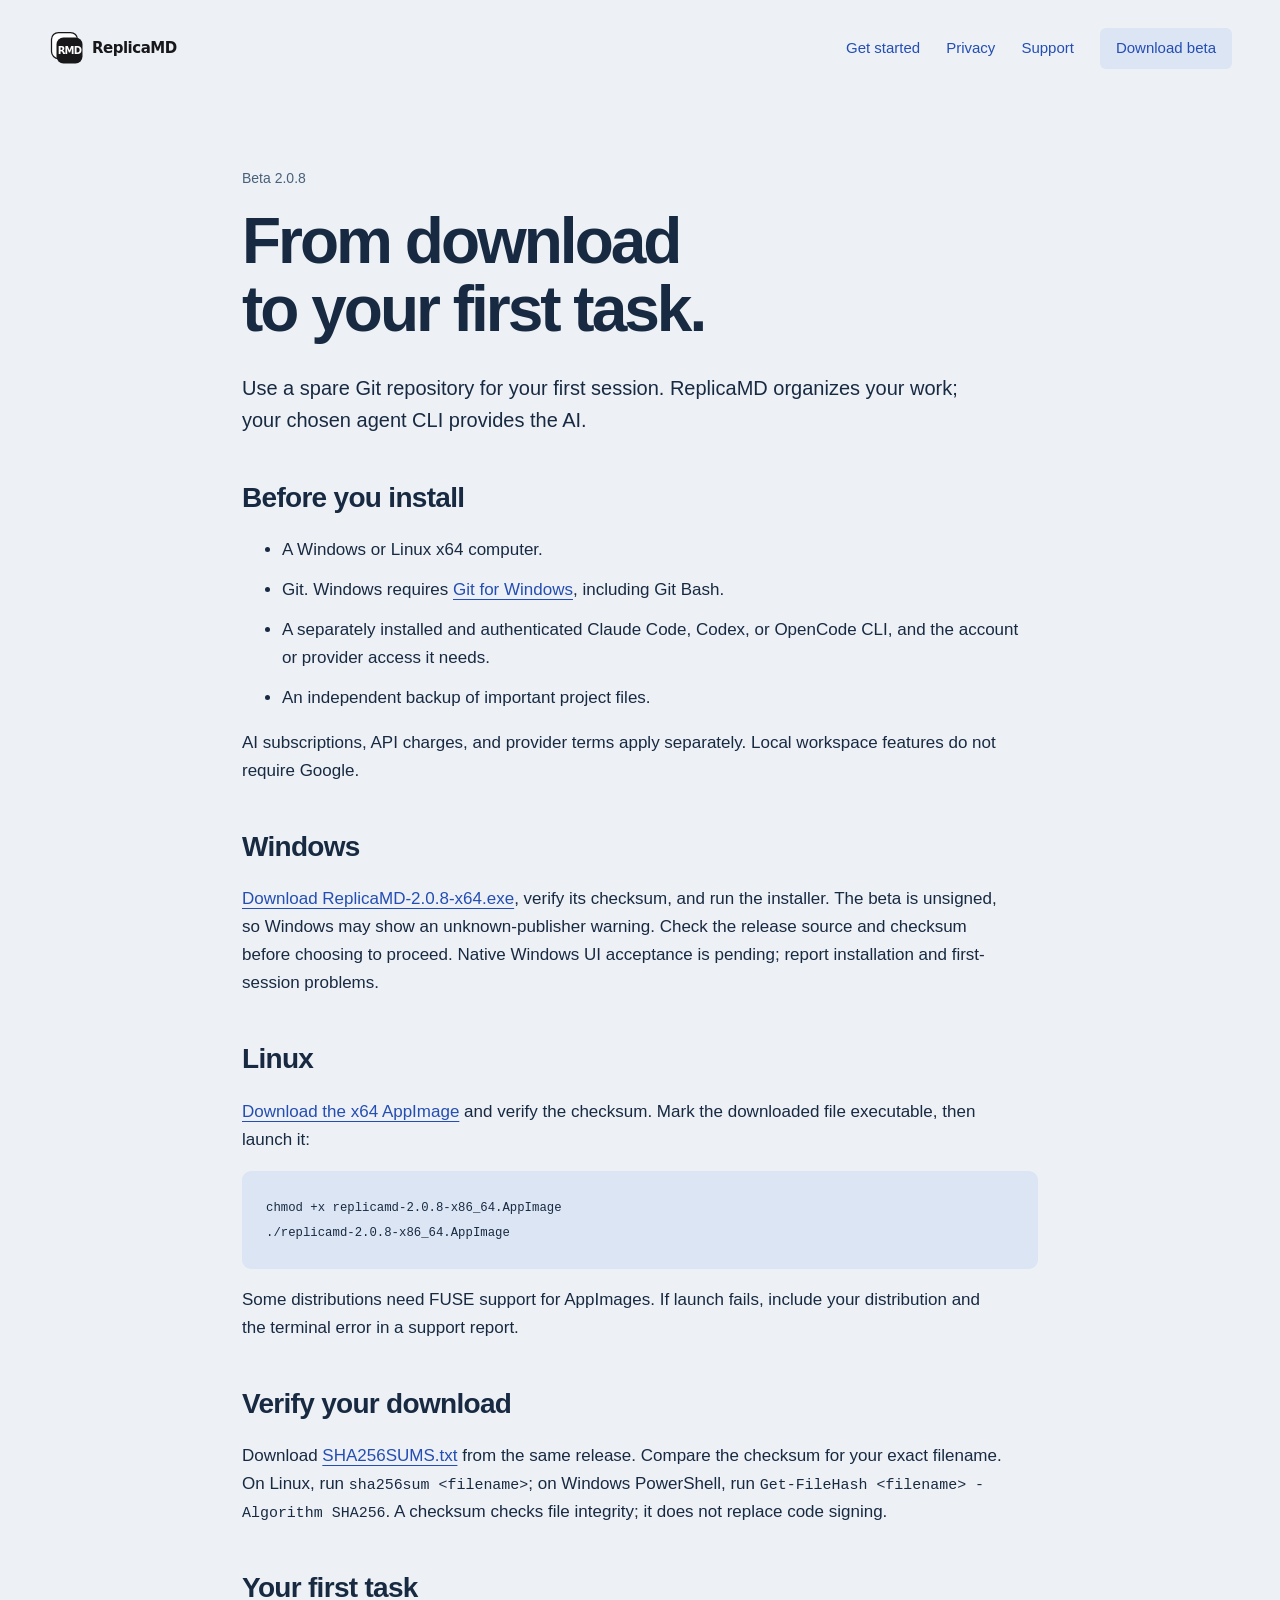
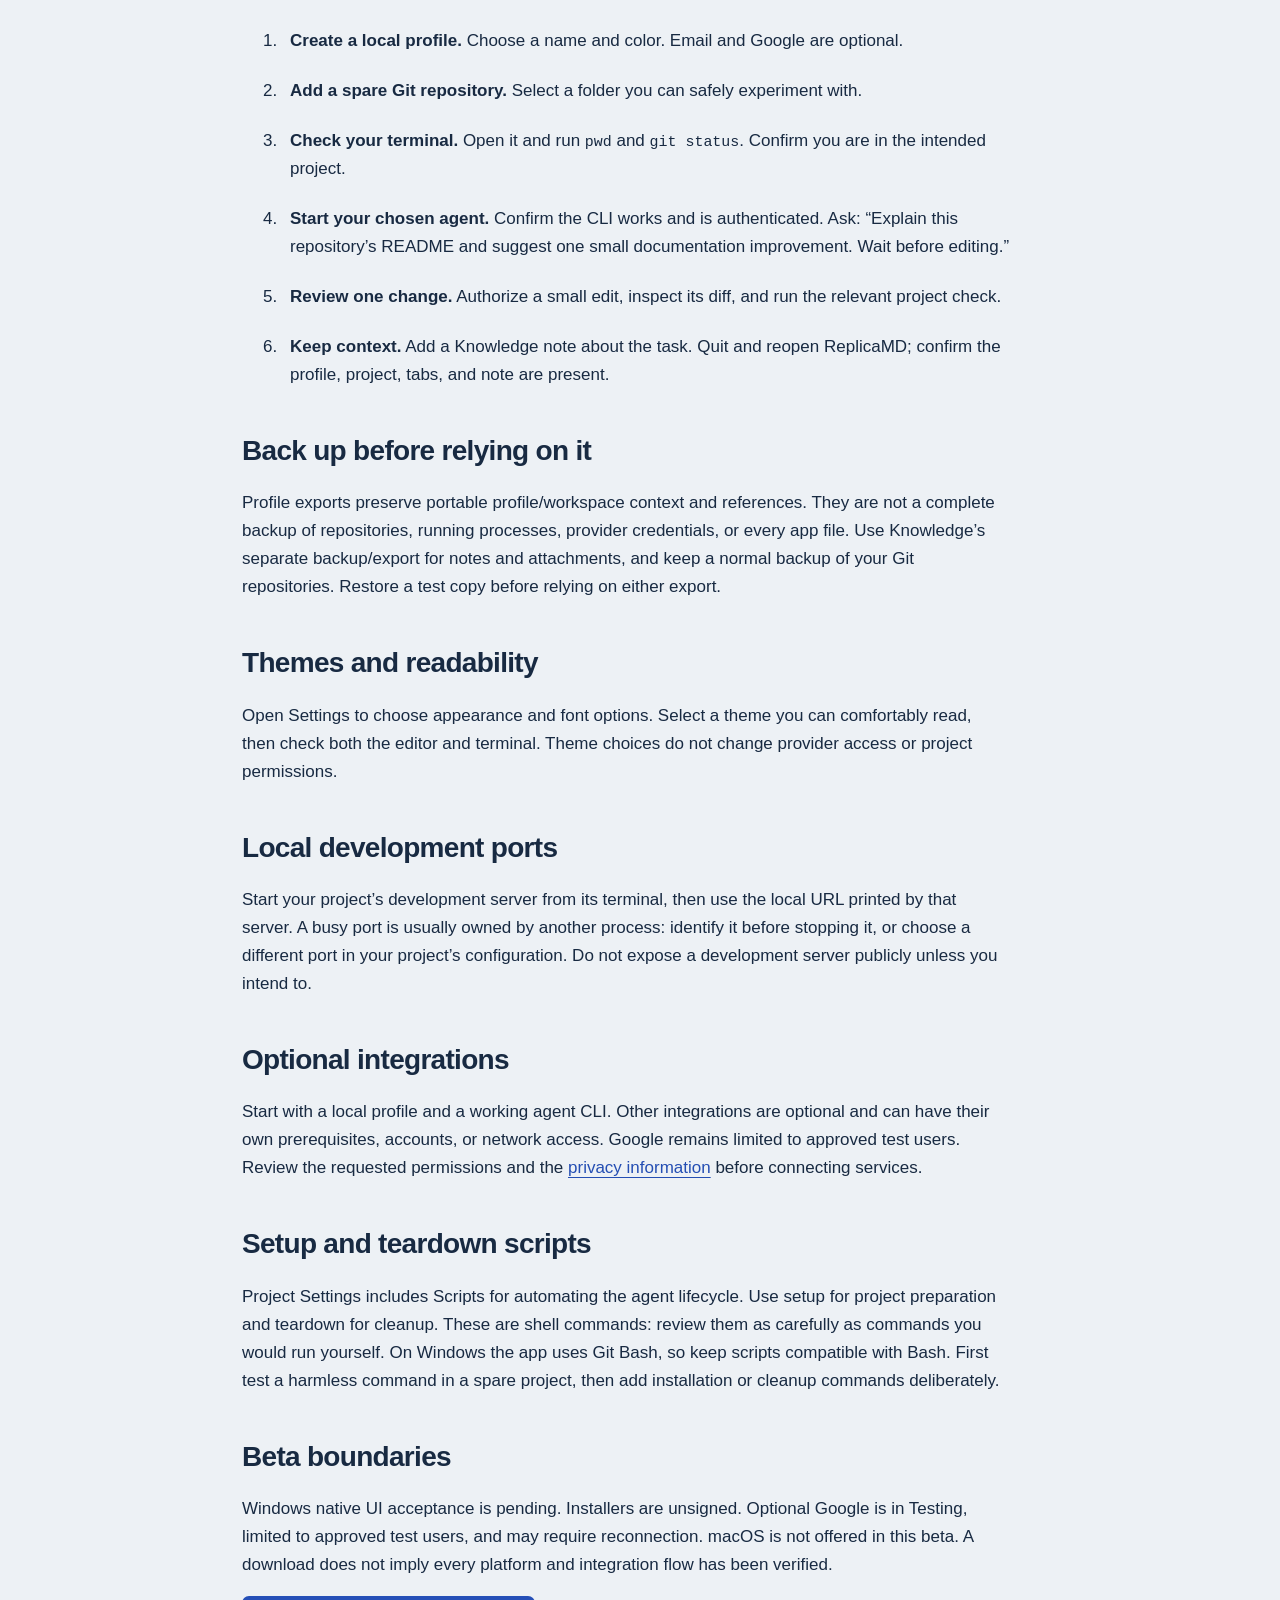
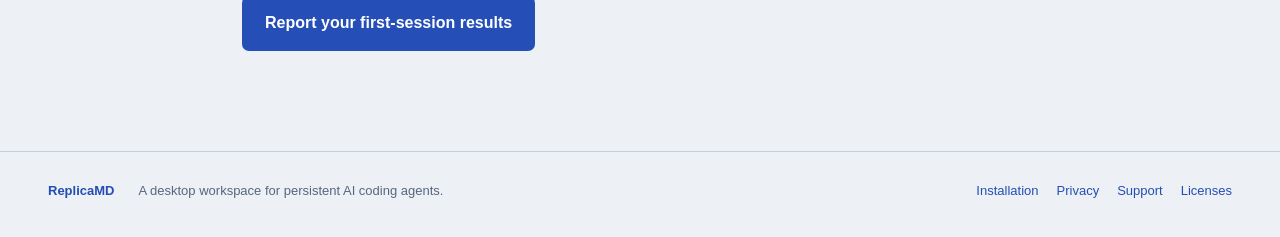
==== docs/installation.html @ 709e1d8b "docs: establish ReplicaMD public beta support and installation guides" ====
<!doctype html><html lang="en"><head><meta charset="utf-8"><meta name="viewport" content="width=device-width,initial-scale=1"><meta name="description" content="ReplicaMD brings persistent AI coding agents, project terminals, and Knowledge into a local-first desktop workspace. Windows and Linux public beta."><meta name="theme-color" content="#edf1f5"><title>Installation & your first task · ReplicaMD</title><link rel="icon" href="assets/logo.svg" type="image/svg+xml"><link rel="stylesheet" href="styles.css"></head><body><a class="skip" href="#main">Skip to content</a><header><a href="index.html" aria-label="ReplicaMD home"><img class="logo" src="assets/logo.svg" alt="ReplicaMD" width="180" height="38"></a><nav aria-label="Main navigation"><a href="installation.html">Get started</a><a href="privacy.html">Privacy</a><a href="support.html">Support</a><a class="nav-download" href="index.html#download">Download beta</a></nav></header><main id="main"><section class="document"><p class="release">Beta 2.0.8</p><h1>From download<br>to your first task.</h1><p class="intro">Use a spare Git repository for your first session. ReplicaMD organizes your work; your chosen agent CLI provides the AI.</p><h2>Before you install</h2><ul><li>A Windows or Linux x64 computer.</li><li>Git. Windows requires <a href="https://git-scm.com/downloads/win">Git for Windows</a>, including Git Bash.</li><li>A separately installed and authenticated Claude Code, Codex, or OpenCode CLI, and the account or provider access it needs.</li><li>An independent backup of important project files.</li></ul><p>AI subscriptions, API charges, and provider terms apply separately. Local workspace features do not require Google.</p><h2>Windows</h2><p><a href="https://github.com/Ardjun6/Replica.MD-releases/releases/download/desktop-v2.0.8/ReplicaMD-2.0.8-x64.exe">Download ReplicaMD-2.0.8-x64.exe</a>, verify its checksum, and run the installer. The beta is unsigned, so Windows may show an unknown-publisher warning. Check the release source and checksum before choosing to proceed. Native Windows UI acceptance is pending; report installation and first-session problems.</p><h2>Linux</h2><p><a href="https://github.com/Ardjun6/Replica.MD-releases/releases/download/desktop-v2.0.8/replicamd-2.0.8-x86_64.AppImage">Download the x64 AppImage</a> and verify the checksum. Mark the downloaded file executable, then launch it:</p><pre><code>chmod +x replicamd-2.0.8-x86_64.AppImage
./replicamd-2.0.8-x86_64.AppImage</code></pre><p>Some distributions need FUSE support for AppImages. If launch fails, include your distribution and the terminal error in a support report.</p><h2>Verify your download</h2><p>Download <a href="https://github.com/Ardjun6/Replica.MD-releases/releases/download/desktop-v2.0.8/SHA256SUMS.txt">SHA256SUMS.txt</a> from the same release. Compare the checksum for your exact filename. On Linux, run <code>sha256sum &lt;filename&gt;</code>; on Windows PowerShell, run <code>Get-FileHash &lt;filename&gt; -Algorithm SHA256</code>. A checksum checks file integrity; it does not replace code signing.</p><h2 id="first-task">Your first task</h2><ol class="steps"><li><strong>Create a local profile.</strong> Choose a name and color. Email and Google are optional.</li><li><strong>Add a spare Git repository.</strong> Select a folder you can safely experiment with.</li><li><strong>Check your terminal.</strong> Open it and run <code>pwd</code> and <code>git status</code>. Confirm you are in the intended project.</li><li><strong>Start your chosen agent.</strong> Confirm the CLI works and is authenticated. Ask: “Explain this repository’s README and suggest one small documentation improvement. Wait before editing.”</li><li><strong>Review one change.</strong> Authorize a small edit, inspect its diff, and run the relevant project check.</li><li><strong>Keep context.</strong> Add a Knowledge note about the task. Quit and reopen ReplicaMD; confirm the profile, project, tabs, and note are present.</li></ol><h2>Back up before relying on it</h2><p>Profile exports preserve portable profile/workspace context and references. They are not a complete backup of repositories, running processes, provider credentials, or every app file. Use Knowledge’s separate backup/export for notes and attachments, and keep a normal backup of your Git repositories. Restore a test copy before relying on either export.</p><h2 id="themes">Themes and readability</h2><p>Open Settings to choose appearance and font options. Select a theme you can comfortably read, then check both the editor and terminal. Theme choices do not change provider access or project permissions.</p><h2 id="ports">Local development ports</h2><p>Start your project’s development server from its terminal, then use the local URL printed by that server. A busy port is usually owned by another process: identify it before stopping it, or choose a different port in your project’s configuration. Do not expose a development server publicly unless you intend to.</p><h2 id="integrations">Optional integrations</h2><p>Start with a local profile and a working agent CLI. Other integrations are optional and can have their own prerequisites, accounts, or network access. Google remains limited to approved test users. Review the requested permissions and the <a href="privacy.html">privacy information</a> before connecting services.</p><h2 id="setup-scripts">Setup and teardown scripts</h2><p>Project Settings includes Scripts for automating the agent lifecycle. Use setup for project preparation and teardown for cleanup. These are shell commands: review them as carefully as commands you would run yourself. On Windows the app uses Git Bash, so keep scripts compatible with Bash. First test a harmless command in a spare project, then add installation or cleanup commands deliberately.</p><h2>Beta boundaries</h2><p>Windows native UI acceptance is pending. Installers are unsigned. Optional Google is in Testing, limited to approved test users, and may require reconnection. macOS is not offered in this beta. A download does not imply every platform and integration flow has been verified.</p><a class="button" href="support.html">Report your first-session results</a></section></main><footer><a href="index.html">ReplicaMD</a><span>A desktop workspace for persistent AI coding agents.</span><nav aria-label="Footer"><a href="installation.html">Installation</a><a href="privacy.html">Privacy</a><a href="support.html">Support</a><a href="terms.html">Licenses</a></nav></footer></body></html>
---- docs/styles.css ----
*{box-sizing:border-box}html{scroll-behavior:smooth;scroll-padding-top:24px}body{margin:0;background:#edf1f5;color:#182a42;font-family:"Trebuchet MS",Arial,sans-serif;font-size:17px;line-height:1.65}a{color:#244eb3;text-underline-offset:4px}a:hover{color:#15337a}a:focus-visible{outline:3px solid #bc4c2e;outline-offset:5px}header,main,footer{max-width:1320px;margin:auto}header{display:flex;align-items:center;justify-content:space-between;padding:28px 48px;gap:24px}nav{display:flex;gap:26px;align-items:center}nav a{text-decoration:none;font-size:15px}.logo{display:block}.nav-download{background:#dce5f3;padding:8px 16px;border-radius:6px}.skip{position:absolute;top:-80px;left:12px;background:white;padding:10px;z-index:5}.skip:focus{top:12px}.hero{padding:72px 48px 76px;display:grid;grid-template-columns:1.4fr 1fr;gap:72px;align-items:center}.release{font-size:14px;color:#486079;margin:0 0 18px}h1{font-size:clamp(44px,5.7vw,76px);line-height:1.06;letter-spacing:-3px;font-weight:700;margin:0 0 28px}h2{font-size:clamp(30px,3.7vw,48px);line-height:1.15;letter-spacing:-1.6px;margin:0 0 22px}h3{font-size:23px;line-height:1.3;margin:0 0 14px}.intro{font-size:20px;line-height:1.6;max-width:580px}.actions{display:flex;gap:18px;align-items:center;flex-wrap:wrap;margin:30px 0 20px}.button{display:inline-block;background:#254fb7;color:white;text-decoration:none;padding:14px 23px;border-radius:7px;font-weight:bold;font-size:16px}.button:hover{background:#173b91;color:white}.secondary{background:#dce5f3;color:#173b91}.secondary:hover{background:#c7d5ee;color:#173b91}.text-link{font-weight:bold}.quiet{font-size:14px;color:#56677e}.workspace-note{background:#dce5f3;border-radius:16px;padding:34px;transform:rotate(2deg);box-shadow:12px 16px 0 #c8d4e3}.workspace-note p{font-size:27px;line-height:1.35;margin:25px 0 30px;font-weight:bold}.note-icon{background:#244eb3;color:white;border-radius:9px;padding:12px;font-size:16px;font-weight:bold}.note-row{display:flex;justify-content:space-between;gap:18px;border-top:1px solid #bdcce0;padding:14px 0;font-size:14px}.note-row strong{font-weight:normal}.workspace-note small{font-size:12px;color:#5b6f88}.product-shot{margin:0 48px}.product-shot img{width:100%;height:auto;display:block;border-radius:12px;box-shadow:0 20px 50px #23375224}.product-shot figcaption{font-size:13px;color:#56677e;margin-top:14px;max-width:850px}.workflow{padding:100px 48px 72px}.features{display:grid;grid-template-columns:repeat(3,1fr);gap:50px;margin-top:42px}.features article{border-top:3px solid #8198bc;padding-top:25px}.features p{color:#485a73;margin:0}.first-task{margin:0 48px;padding:46px 0 64px;border-top:1px solid #c4cfdb;display:grid;grid-template-columns:1fr 1fr;gap:80px}.first-task p{max-width:420px}.first-task ol{margin:12px 0;padding-left:25px}.first-task li{padding:0 0 23px 10px}.download{margin:0 48px 72px;background:#dce5f3;border-radius:16px;padding:48px}.download>p{max-width:780px}.download>p a{font-size:14px}.beta-notice{border-top:1px solid #b8c7df;padding-top:22px;margin-top:28px;max-width:870px}.beta-notice p{font-size:15px;margin:6px 0 0}.document{max-width:860px;margin:auto;padding:70px 32px 100px}.document h1{font-size:clamp(42px,5vw,65px)}.document h2{font-size:28px;letter-spacing:-.7px;margin-top:46px}.document p,.document li{max-width:760px}.document li{margin-bottom:12px}.document .steps li{padding-left:8px;margin-bottom:22px}pre{white-space:pre-wrap;overflow-wrap:anywhere;background:#dce5f3;padding:24px;border-radius:9px;font-size:14px;line-height:1.8}code{font-family:Consolas,"Liberation Mono",monospace;font-size:.88em}footer{padding:28px 48px 36px;border-top:1px solid #c4cfdb;display:flex;align-items:center;gap:24px;font-size:13px;color:#56677e}footer>a{font-weight:bold;text-decoration:none}footer nav{margin-left:auto;gap:18px}footer nav a{font-size:13px}@media(max-width:900px){header{padding:24px}.hero{padding:50px 24px 65px;gap:35px;grid-template-columns:1.3fr 1fr}h1{letter-spacing:-2px}.workspace-note{padding:24px}.workspace-note p{font-size:23px}.note-row{display:block}.note-row span{display:block;font-weight:bold}.product-shot{margin:0 24px}.workflow{padding:70px 24px 50px}.features{gap:25px}.first-task{margin:0 24px;gap:35px}.download{margin:0 24px 50px;padding:32px}footer{padding:24px;flex-wrap:wrap}footer nav{margin-left:0}}@media(max-width:650px){header{align-items:flex-start;flex-direction:column;gap:16px}header nav{gap:17px;flex-wrap:wrap}header nav a{font-size:13px}.hero{grid-template-columns:1fr;padding-top:30px}.hero h1{font-size:50px}.intro{font-size:18px}.workspace-note{transform:none;box-shadow:6px 8px 0 #c8d4e3;margin-right:8px}.note-row{display:flex}.note-row span{font-weight:normal}.features{grid-template-columns:1fr;gap:30px}.first-task{grid-template-columns:1fr;gap:15px}.download{padding:26px}.actions{gap:12px}.download .button{width:100%;text-align:center}.document{padding:40px 24px 65px}.document h1{letter-spacing:-1.8px}footer span{width:100%}.product-shot figcaption{font-size:12px}}@media(prefers-reduced-motion:reduce){html{scroll-behavior:auto}}
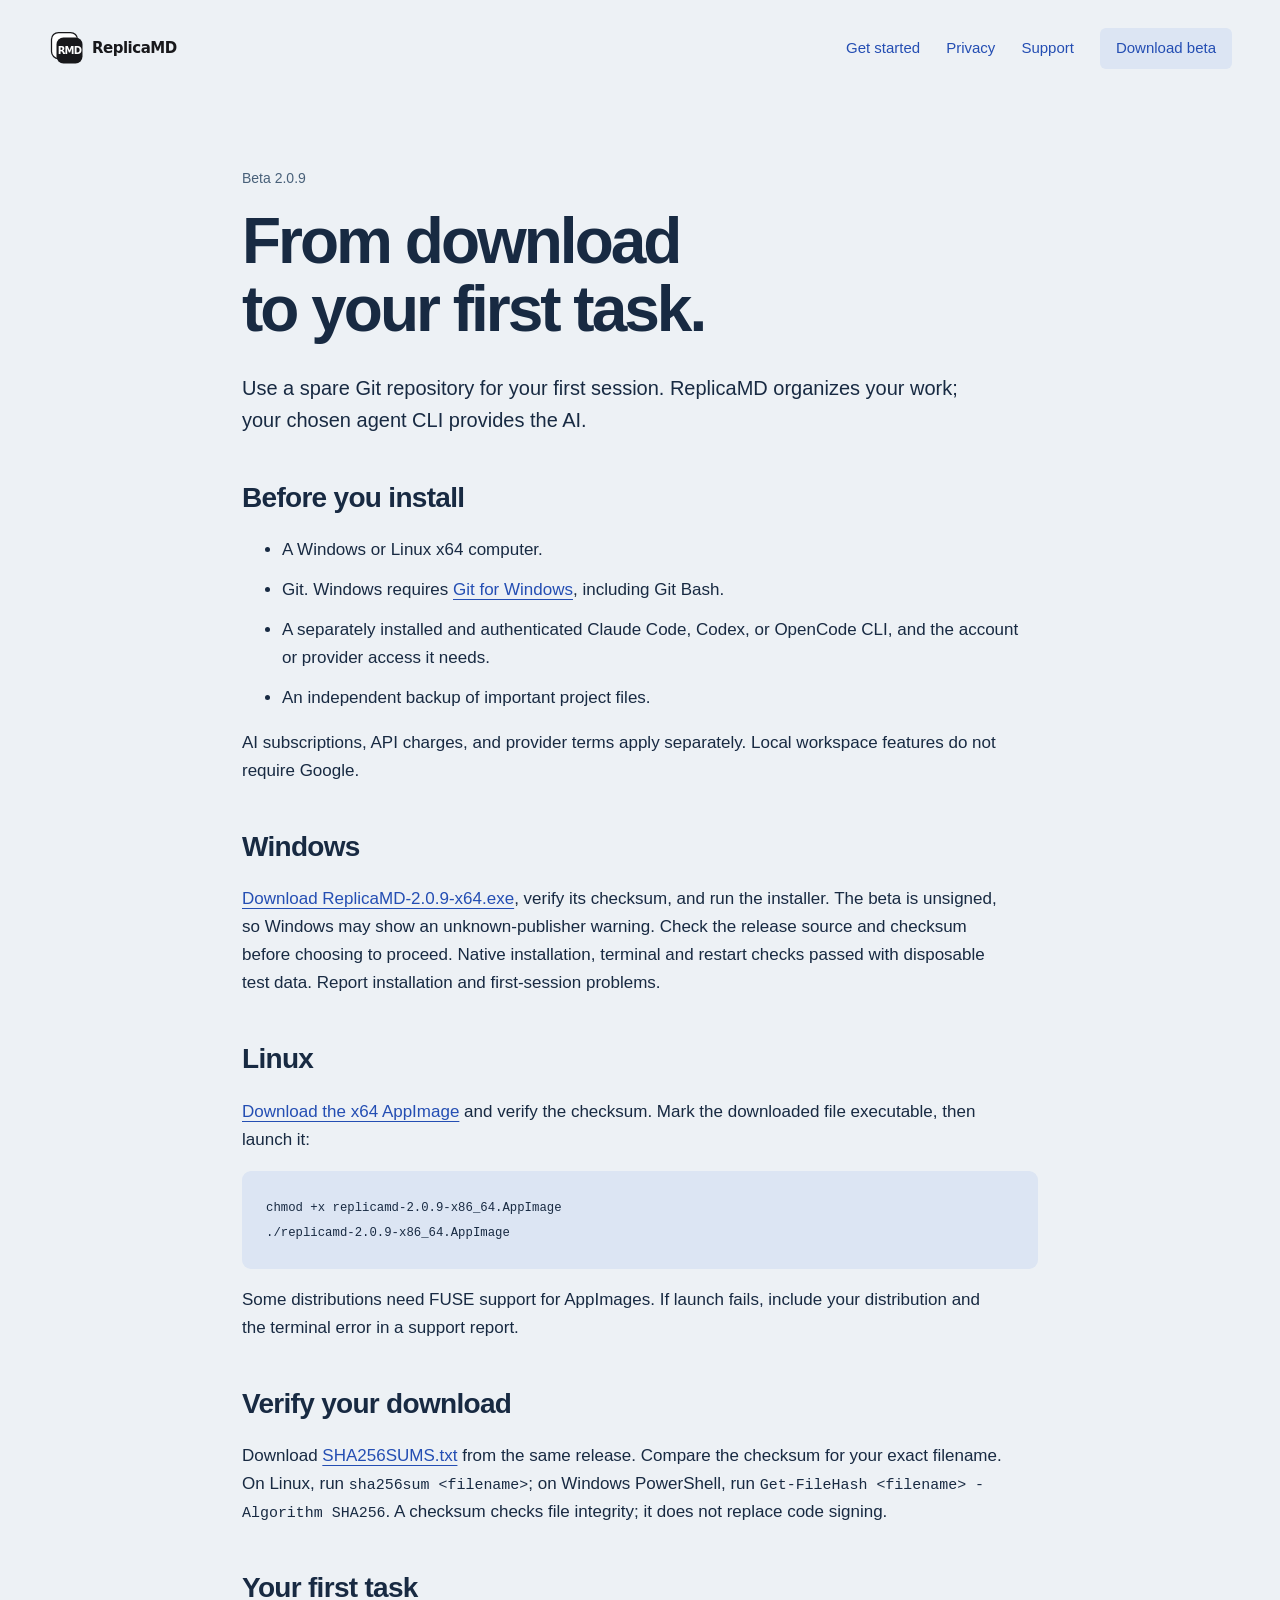
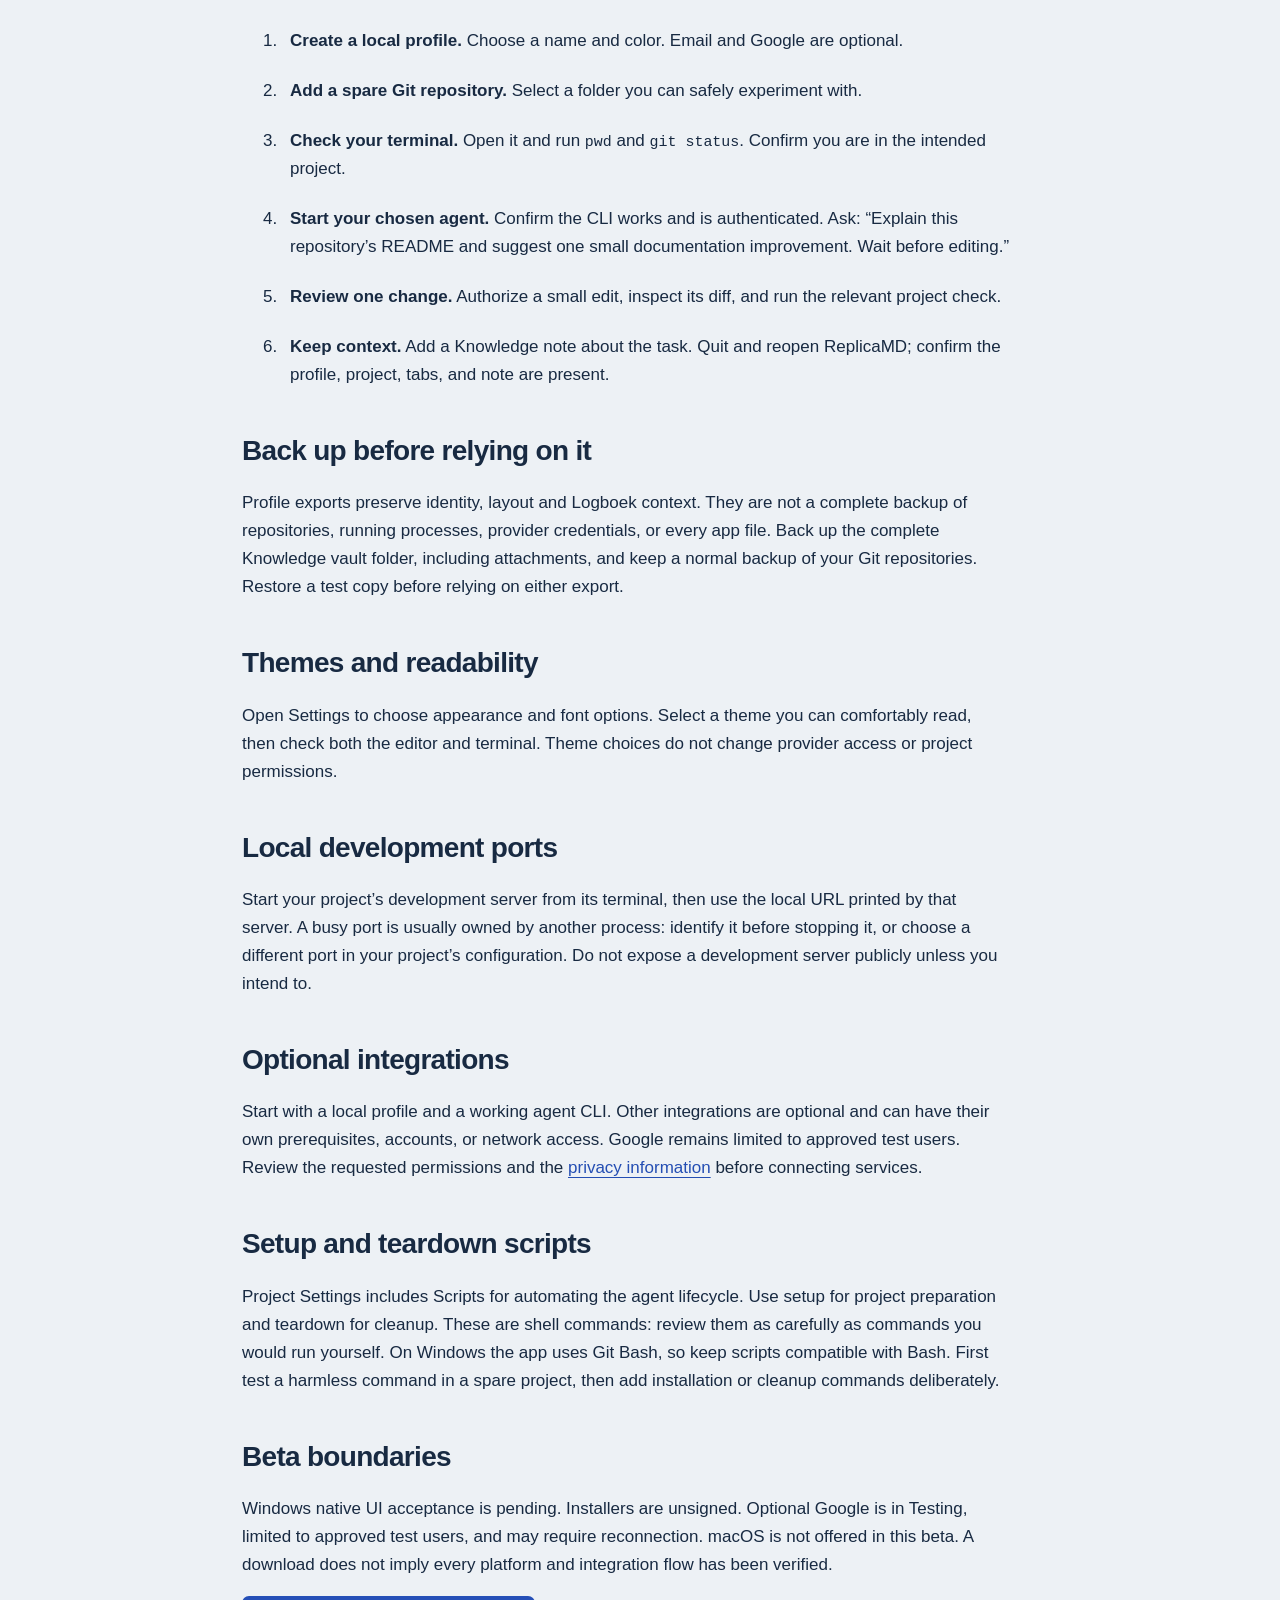
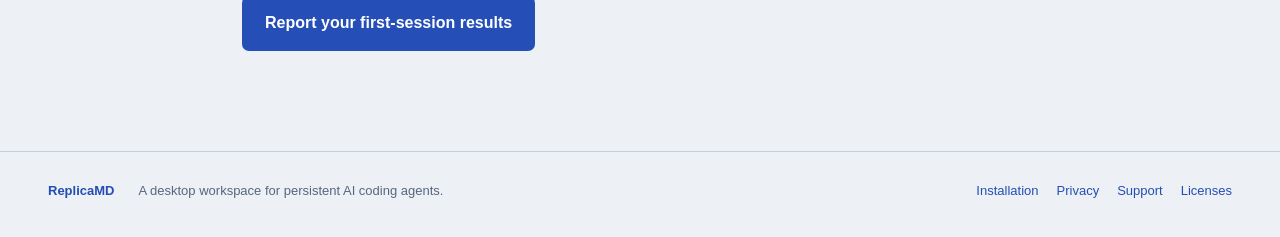
==== commit 80876262: "Update public setup and download pages for verified 2.0.9 beta" ====
--- a/docs/installation.html
+++ b/docs/installation.html
@@ -1,2 +1,2 @@
-<!doctype html><html lang="en"><head><meta charset="utf-8"><meta name="viewport" content="width=device-width,initial-scale=1"><meta name="description" content="ReplicaMD brings persistent AI coding agents, project terminals, and Knowledge into a local-first desktop workspace. Windows and Linux public beta."><meta name="theme-color" content="#edf1f5"><title>Installation & your first task · ReplicaMD</title><link rel="icon" href="assets/logo.svg" type="image/svg+xml"><link rel="stylesheet" href="styles.css"></head><body><a class="skip" href="#main">Skip to content</a><header><a href="index.html" aria-label="ReplicaMD home"><img class="logo" src="assets/logo.svg" alt="ReplicaMD" width="180" height="38"></a><nav aria-label="Main navigation"><a href="installation.html">Get started</a><a href="privacy.html">Privacy</a><a href="support.html">Support</a><a class="nav-download" href="index.html#download">Download beta</a></nav></header><main id="main"><section class="document"><p class="release">Beta 2.0.8</p><h1>From download<br>to your first task.</h1><p class="intro">Use a spare Git repository for your first session. ReplicaMD organizes your work; your chosen agent CLI provides the AI.</p><h2>Before you install</h2><ul><li>A Windows or Linux x64 computer.</li><li>Git. Windows requires <a href="https://git-scm.com/downloads/win">Git for Windows</a>, including Git Bash.</li><li>A separately installed and authenticated Claude Code, Codex, or OpenCode CLI, and the account or provider access it needs.</li><li>An independent backup of important project files.</li></ul><p>AI subscriptions, API charges, and provider terms apply separately. Local workspace features do not require Google.</p><h2>Windows</h2><p><a href="https://github.com/Ardjun6/Replica.MD-releases/releases/download/desktop-v2.0.8/ReplicaMD-2.0.8-x64.exe">Download ReplicaMD-2.0.8-x64.exe</a>, verify its checksum, and run the installer. The beta is unsigned, so Windows may show an unknown-publisher warning. Check the release source and checksum before choosing to proceed. Native Windows UI acceptance is pending; report installation and first-session problems.</p><h2>Linux</h2><p><a href="https://github.com/Ardjun6/Replica.MD-releases/releases/download/desktop-v2.0.8/replicamd-2.0.8-x86_64.AppImage">Download the x64 AppImage</a> and verify the checksum. Mark the downloaded file executable, then launch it:</p><pre><code>chmod +x replicamd-2.0.8-x86_64.AppImage
-./replicamd-2.0.8-x86_64.AppImage</code></pre><p>Some distributions need FUSE support for AppImages. If launch fails, include your distribution and the terminal error in a support report.</p><h2>Verify your download</h2><p>Download <a href="https://github.com/Ardjun6/Replica.MD-releases/releases/download/desktop-v2.0.8/SHA256SUMS.txt">SHA256SUMS.txt</a> from the same release. Compare the checksum for your exact filename. On Linux, run <code>sha256sum &lt;filename&gt;</code>; on Windows PowerShell, run <code>Get-FileHash &lt;filename&gt; -Algorithm SHA256</code>. A checksum checks file integrity; it does not replace code signing.</p><h2 id="first-task">Your first task</h2><ol class="steps"><li><strong>Create a local profile.</strong> Choose a name and color. Email and Google are optional.</li><li><strong>Add a spare Git repository.</strong> Select a folder you can safely experiment with.</li><li><strong>Check your terminal.</strong> Open it and run <code>pwd</code> and <code>git status</code>. Confirm you are in the intended project.</li><li><strong>Start your chosen agent.</strong> Confirm the CLI works and is authenticated. Ask: “Explain this repository’s README and suggest one small documentation improvement. Wait before editing.”</li><li><strong>Review one change.</strong> Authorize a small edit, inspect its diff, and run the relevant project check.</li><li><strong>Keep context.</strong> Add a Knowledge note about the task. Quit and reopen ReplicaMD; confirm the profile, project, tabs, and note are present.</li></ol><h2>Back up before relying on it</h2><p>Profile exports preserve portable profile/workspace context and references. They are not a complete backup of repositories, running processes, provider credentials, or every app file. Use Knowledge’s separate backup/export for notes and attachments, and keep a normal backup of your Git repositories. Restore a test copy before relying on either export.</p><h2 id="themes">Themes and readability</h2><p>Open Settings to choose appearance and font options. Select a theme you can comfortably read, then check both the editor and terminal. Theme choices do not change provider access or project permissions.</p><h2 id="ports">Local development ports</h2><p>Start your project’s development server from its terminal, then use the local URL printed by that server. A busy port is usually owned by another process: identify it before stopping it, or choose a different port in your project’s configuration. Do not expose a development server publicly unless you intend to.</p><h2 id="integrations">Optional integrations</h2><p>Start with a local profile and a working agent CLI. Other integrations are optional and can have their own prerequisites, accounts, or network access. Google remains limited to approved test users. Review the requested permissions and the <a href="privacy.html">privacy information</a> before connecting services.</p><h2 id="setup-scripts">Setup and teardown scripts</h2><p>Project Settings includes Scripts for automating the agent lifecycle. Use setup for project preparation and teardown for cleanup. These are shell commands: review them as carefully as commands you would run yourself. On Windows the app uses Git Bash, so keep scripts compatible with Bash. First test a harmless command in a spare project, then add installation or cleanup commands deliberately.</p><h2>Beta boundaries</h2><p>Windows native UI acceptance is pending. Installers are unsigned. Optional Google is in Testing, limited to approved test users, and may require reconnection. macOS is not offered in this beta. A download does not imply every platform and integration flow has been verified.</p><a class="button" href="support.html">Report your first-session results</a></section></main><footer><a href="index.html">ReplicaMD</a><span>A desktop workspace for persistent AI coding agents.</span><nav aria-label="Footer"><a href="installation.html">Installation</a><a href="privacy.html">Privacy</a><a href="support.html">Support</a><a href="terms.html">Licenses</a></nav></footer></body></html>+<!doctype html><html lang="en"><head><meta charset="utf-8"><meta name="viewport" content="width=device-width,initial-scale=1"><meta name="description" content="ReplicaMD brings persistent AI coding agents, project terminals, and Knowledge into a local-first desktop workspace. Windows and Linux public beta."><meta name="theme-color" content="#edf1f5"><title>Installation & your first task · ReplicaMD</title><link rel="icon" href="assets/logo.svg" type="image/svg+xml"><link rel="stylesheet" href="styles.css"></head><body><a class="skip" href="#main">Skip to content</a><header><a href="index.html" aria-label="ReplicaMD home"><img class="logo" src="assets/logo.svg" alt="ReplicaMD" width="180" height="38"></a><nav aria-label="Main navigation"><a href="installation.html">Get started</a><a href="privacy.html">Privacy</a><a href="support.html">Support</a><a class="nav-download" href="index.html#download">Download beta</a></nav></header><main id="main"><section class="document"><p class="release">Beta 2.0.9</p><h1>From download<br>to your first task.</h1><p class="intro">Use a spare Git repository for your first session. ReplicaMD organizes your work; your chosen agent CLI provides the AI.</p><h2>Before you install</h2><ul><li>A Windows or Linux x64 computer.</li><li>Git. Windows requires <a href="https://git-scm.com/downloads/win">Git for Windows</a>, including Git Bash.</li><li>A separately installed and authenticated Claude Code, Codex, or OpenCode CLI, and the account or provider access it needs.</li><li>An independent backup of important project files.</li></ul><p>AI subscriptions, API charges, and provider terms apply separately. Local workspace features do not require Google.</p><h2>Windows</h2><p><a href="https://github.com/Ardjun6/Replica.MD-releases/releases/download/desktop-v2.0.9/ReplicaMD-2.0.9-x64.exe">Download ReplicaMD-2.0.9-x64.exe</a>, verify its checksum, and run the installer. The beta is unsigned, so Windows may show an unknown-publisher warning. Check the release source and checksum before choosing to proceed. Native installation, terminal and restart checks passed with disposable test data. Report installation and first-session problems.</p><h2>Linux</h2><p><a href="https://github.com/Ardjun6/Replica.MD-releases/releases/download/desktop-v2.0.9/replicamd-2.0.9-x86_64.AppImage">Download the x64 AppImage</a> and verify the checksum. Mark the downloaded file executable, then launch it:</p><pre><code>chmod +x replicamd-2.0.9-x86_64.AppImage
+./replicamd-2.0.9-x86_64.AppImage</code></pre><p>Some distributions need FUSE support for AppImages. If launch fails, include your distribution and the terminal error in a support report.</p><h2>Verify your download</h2><p>Download <a href="https://github.com/Ardjun6/Replica.MD-releases/releases/download/desktop-v2.0.9/SHA256SUMS.txt">SHA256SUMS.txt</a> from the same release. Compare the checksum for your exact filename. On Linux, run <code>sha256sum &lt;filename&gt;</code>; on Windows PowerShell, run <code>Get-FileHash &lt;filename&gt; -Algorithm SHA256</code>. A checksum checks file integrity; it does not replace code signing.</p><h2 id="first-task">Your first task</h2><ol class="steps"><li><strong>Create a local profile.</strong> Choose a name and color. Email and Google are optional.</li><li><strong>Add a spare Git repository.</strong> Select a folder you can safely experiment with.</li><li><strong>Check your terminal.</strong> Open it and run <code>pwd</code> and <code>git status</code>. Confirm you are in the intended project.</li><li><strong>Start your chosen agent.</strong> Confirm the CLI works and is authenticated. Ask: “Explain this repository’s README and suggest one small documentation improvement. Wait before editing.”</li><li><strong>Review one change.</strong> Authorize a small edit, inspect its diff, and run the relevant project check.</li><li><strong>Keep context.</strong> Add a Knowledge note about the task. Quit and reopen ReplicaMD; confirm the profile, project, tabs, and note are present.</li></ol><h2>Back up before relying on it</h2><p>Profile exports preserve identity, layout and Logboek context. They are not a complete backup of repositories, running processes, provider credentials, or every app file. Back up the complete Knowledge vault folder, including attachments, and keep a normal backup of your Git repositories. Restore a test copy before relying on either export.</p><h2 id="themes">Themes and readability</h2><p>Open Settings to choose appearance and font options. Select a theme you can comfortably read, then check both the editor and terminal. Theme choices do not change provider access or project permissions.</p><h2 id="ports">Local development ports</h2><p>Start your project’s development server from its terminal, then use the local URL printed by that server. A busy port is usually owned by another process: identify it before stopping it, or choose a different port in your project’s configuration. Do not expose a development server publicly unless you intend to.</p><h2 id="integrations">Optional integrations</h2><p>Start with a local profile and a working agent CLI. Other integrations are optional and can have their own prerequisites, accounts, or network access. Google remains limited to approved test users. Review the requested permissions and the <a href="privacy.html">privacy information</a> before connecting services.</p><h2 id="setup-scripts">Setup and teardown scripts</h2><p>Project Settings includes Scripts for automating the agent lifecycle. Use setup for project preparation and teardown for cleanup. These are shell commands: review them as carefully as commands you would run yourself. On Windows the app uses Git Bash, so keep scripts compatible with Bash. First test a harmless command in a spare project, then add installation or cleanup commands deliberately.</p><h2>Beta boundaries</h2><p>Windows native UI acceptance is pending. Installers are unsigned. Optional Google is in Testing, limited to approved test users, and may require reconnection. macOS is not offered in this beta. A download does not imply every platform and integration flow has been verified.</p><a class="button" href="support.html">Report your first-session results</a></section></main><footer><a href="index.html">ReplicaMD</a><span>A desktop workspace for persistent AI coding agents.</span><nav aria-label="Footer"><a href="installation.html">Installation</a><a href="privacy.html">Privacy</a><a href="support.html">Support</a><a href="terms.html">Licenses</a></nav></footer></body></html>
--- a/docs/styles.css
+++ b/docs/styles.css
@@ -1 +1,2 @@
-*{box-sizing:border-box}html{scroll-behavior:smooth;scroll-padding-top:24px}body{margin:0;background:#edf1f5;color:#182a42;font-family:"Trebuchet MS",Arial,sans-serif;font-size:17px;line-height:1.65}a{color:#244eb3;text-underline-offset:4px}a:hover{color:#15337a}a:focus-visible{outline:3px solid #bc4c2e;outline-offset:5px}header,main,footer{max-width:1320px;margin:auto}header{display:flex;align-items:center;justify-content:space-between;padding:28px 48px;gap:24px}nav{display:flex;gap:26px;align-items:center}nav a{text-decoration:none;font-size:15px}.logo{display:block}.nav-download{background:#dce5f3;padding:8px 16px;border-radius:6px}.skip{position:absolute;top:-80px;left:12px;background:white;padding:10px;z-index:5}.skip:focus{top:12px}.hero{padding:72px 48px 76px;display:grid;grid-template-columns:1.4fr 1fr;gap:72px;align-items:center}.release{font-size:14px;color:#486079;margin:0 0 18px}h1{font-size:clamp(44px,5.7vw,76px);line-height:1.06;letter-spacing:-3px;font-weight:700;margin:0 0 28px}h2{font-size:clamp(30px,3.7vw,48px);line-height:1.15;letter-spacing:-1.6px;margin:0 0 22px}h3{font-size:23px;line-height:1.3;margin:0 0 14px}.intro{font-size:20px;line-height:1.6;max-width:580px}.actions{display:flex;gap:18px;align-items:center;flex-wrap:wrap;margin:30px 0 20px}.button{display:inline-block;background:#254fb7;color:white;text-decoration:none;padding:14px 23px;border-radius:7px;font-weight:bold;font-size:16px}.button:hover{background:#173b91;color:white}.secondary{background:#dce5f3;color:#173b91}.secondary:hover{background:#c7d5ee;color:#173b91}.text-link{font-weight:bold}.quiet{font-size:14px;color:#56677e}.workspace-note{background:#dce5f3;border-radius:16px;padding:34px;transform:rotate(2deg);box-shadow:12px 16px 0 #c8d4e3}.workspace-note p{font-size:27px;line-height:1.35;margin:25px 0 30px;font-weight:bold}.note-icon{background:#244eb3;color:white;border-radius:9px;padding:12px;font-size:16px;font-weight:bold}.note-row{display:flex;justify-content:space-between;gap:18px;border-top:1px solid #bdcce0;padding:14px 0;font-size:14px}.note-row strong{font-weight:normal}.workspace-note small{font-size:12px;color:#5b6f88}.product-shot{margin:0 48px}.product-shot img{width:100%;height:auto;display:block;border-radius:12px;box-shadow:0 20px 50px #23375224}.product-shot figcaption{font-size:13px;color:#56677e;margin-top:14px;max-width:850px}.workflow{padding:100px 48px 72px}.features{display:grid;grid-template-columns:repeat(3,1fr);gap:50px;margin-top:42px}.features article{border-top:3px solid #8198bc;padding-top:25px}.features p{color:#485a73;margin:0}.first-task{margin:0 48px;padding:46px 0 64px;border-top:1px solid #c4cfdb;display:grid;grid-template-columns:1fr 1fr;gap:80px}.first-task p{max-width:420px}.first-task ol{margin:12px 0;padding-left:25px}.first-task li{padding:0 0 23px 10px}.download{margin:0 48px 72px;background:#dce5f3;border-radius:16px;padding:48px}.download>p{max-width:780px}.download>p a{font-size:14px}.beta-notice{border-top:1px solid #b8c7df;padding-top:22px;margin-top:28px;max-width:870px}.beta-notice p{font-size:15px;margin:6px 0 0}.document{max-width:860px;margin:auto;padding:70px 32px 100px}.document h1{font-size:clamp(42px,5vw,65px)}.document h2{font-size:28px;letter-spacing:-.7px;margin-top:46px}.document p,.document li{max-width:760px}.document li{margin-bottom:12px}.document .steps li{padding-left:8px;margin-bottom:22px}pre{white-space:pre-wrap;overflow-wrap:anywhere;background:#dce5f3;padding:24px;border-radius:9px;font-size:14px;line-height:1.8}code{font-family:Consolas,"Liberation Mono",monospace;font-size:.88em}footer{padding:28px 48px 36px;border-top:1px solid #c4cfdb;display:flex;align-items:center;gap:24px;font-size:13px;color:#56677e}footer>a{font-weight:bold;text-decoration:none}footer nav{margin-left:auto;gap:18px}footer nav a{font-size:13px}@media(max-width:900px){header{padding:24px}.hero{padding:50px 24px 65px;gap:35px;grid-template-columns:1.3fr 1fr}h1{letter-spacing:-2px}.workspace-note{padding:24px}.workspace-note p{font-size:23px}.note-row{display:block}.note-row span{display:block;font-weight:bold}.product-shot{margin:0 24px}.workflow{padding:70px 24px 50px}.features{gap:25px}.first-task{margin:0 24px;gap:35px}.download{margin:0 24px 50px;padding:32px}footer{padding:24px;flex-wrap:wrap}footer nav{margin-left:0}}@media(max-width:650px){header{align-items:flex-start;flex-direction:column;gap:16px}header nav{gap:17px;flex-wrap:wrap}header nav a{font-size:13px}.hero{grid-template-columns:1fr;padding-top:30px}.hero h1{font-size:50px}.intro{font-size:18px}.workspace-note{transform:none;box-shadow:6px 8px 0 #c8d4e3;margin-right:8px}.note-row{display:flex}.note-row span{font-weight:normal}.features{grid-template-columns:1fr;gap:30px}.first-task{grid-template-columns:1fr;gap:15px}.download{padding:26px}.actions{gap:12px}.download .button{width:100%;text-align:center}.document{padding:40px 24px 65px}.document h1{letter-spacing:-1.8px}footer span{width:100%}.product-shot figcaption{font-size:12px}}@media(prefers-reduced-motion:reduce){html{scroll-behavior:auto}}+*{box-sizing:border-box}html{scroll-behavior:smooth;scroll-padding-top:24px}body{margin:0;background:#edf1f5;color:#182a42;font-family:"Trebuchet MS",Arial,sans-serif;font-size:17px;line-height:1.65}a{color:#244eb3;text-underline-offset:4px}a:hover{color:#15337a}a:focus-visible{outline:3px solid #bc4c2e;outline-offset:5px}header,main,footer{max-width:1320px;margin:auto}header{display:flex;align-items:center;justify-content:space-between;padding:28px 48px;gap:24px}nav{display:flex;gap:26px;align-items:center}nav a{text-decoration:none;font-size:15px}.logo{display:block}.nav-download{background:#dce5f3;padding:8px 16px;border-radius:6px}.skip{position:absolute;top:-80px;left:12px;background:white;padding:10px;z-index:5}.skip:focus{top:12px}.hero{padding:72px 48px 76px;display:grid;grid-template-columns:1.4fr 1fr;gap:72px;align-items:center}.release{font-size:14px;color:#486079;margin:0 0 18px}h1{font-size:clamp(44px,5.7vw,76px);line-height:1.06;letter-spacing:-3px;font-weight:700;margin:0 0 28px}h2{font-size:clamp(30px,3.7vw,48px);line-height:1.15;letter-spacing:-1.6px;margin:0 0 22px}h3{font-size:23px;line-height:1.3;margin:0 0 14px}.intro{font-size:20px;line-height:1.6;max-width:580px}.actions{display:flex;gap:18px;align-items:center;flex-wrap:wrap;margin:30px 0 20px}.button{display:inline-block;background:#254fb7;color:white;text-decoration:none;padding:14px 23px;border-radius:7px;font-weight:bold;font-size:16px}.button:hover{background:#173b91;color:white}.secondary{background:#dce5f3;color:#173b91}.secondary:hover{background:#c7d5ee;color:#173b91}.text-link{font-weight:bold}.quiet{font-size:14px;color:#56677e}.workspace-note{background:#dce5f3;border-radius:16px;padding:34px;transform:rotate(2deg);box-shadow:12px 16px 0 #c8d4e3}.workspace-note p{font-size:27px;line-height:1.35;margin:25px 0 30px;font-weight:bold}.note-icon{background:#244eb3;color:white;border-radius:9px;padding:12px;font-size:16px;font-weight:bold}.note-row{display:flex;justify-content:space-between;gap:18px;border-top:1px solid #bdcce0;padding:14px 0;font-size:14px}.note-row strong{font-weight:normal}.workspace-note small{font-size:12px;color:#5b6f88}.product-shot{margin:0 48px}.product-shot img{width:100%;height:auto;display:block;border-radius:12px;box-shadow:0 20px 50px #23375224}.product-shot figcaption{font-size:13px;color:#56677e;margin-top:14px;max-width:850px}.workflow{padding:100px 48px 72px}.features{display:grid;grid-template-columns:repeat(3,1fr);gap:50px;margin-top:42px}.features article{border-top:3px solid #8198bc;padding-top:25px}.features p{color:#485a73;margin:0}.first-task{margin:0 48px;padding:46px 0 64px;border-top:1px solid #c4cfdb;display:grid;grid-template-columns:1fr 1fr;gap:80px}.first-task p{max-width:420px}.first-task ol{margin:12px 0;padding-left:25px}.first-task li{padding:0 0 23px 10px}.download{margin:0 48px 72px;background:#dce5f3;border-radius:16px;padding:48px}.download>p{max-width:780px}.download>p a{font-size:14px}.beta-notice{border-top:1px solid #b8c7df;padding-top:22px;margin-top:28px;max-width:870px}.beta-notice p{font-size:15px;margin:6px 0 0}.document{max-width:860px;margin:auto;padding:70px 32px 100px}.document h1{font-size:clamp(42px,5vw,65px)}.document h2{font-size:28px;letter-spacing:-.7px;margin-top:46px}.document p,.document li{max-width:760px}.document li{margin-bottom:12px}.document .steps li{padding-left:8px;margin-bottom:22px}pre{white-space:pre-wrap;overflow-wrap:anywhere;background:#dce5f3;padding:24px;border-radius:9px;font-size:14px;line-height:1.8}code{font-family:Consolas,"Liberation Mono",monospace;font-size:.88em}footer{padding:28px 48px 36px;border-top:1px solid #c4cfdb;display:flex;align-items:center;gap:24px;font-size:13px;color:#56677e}footer>a{font-weight:bold;text-decoration:none}footer nav{margin-left:auto;gap:18px}footer nav a{font-size:13px}@media(max-width:900px){header{padding:24px}.hero{padding:50px 24px 65px;gap:35px;grid-template-columns:1.3fr 1fr}h1{letter-spacing:-2px}.workspace-note{padding:24px}.workspace-note p{font-size:23px}.note-row{display:block}.note-row span{display:block;font-weight:bold}.product-shot{margin:0 24px}.workflow{padding:70px 24px 50px}.features{gap:25px}.first-task{margin:0 24px;gap:35px}.download{margin:0 24px 50px;padding:32px}footer{padding:24px;flex-wrap:wrap}footer nav{margin-left:0}}@media(max-width:650px){header{align-items:flex-start;flex-direction:column;gap:16px}header nav{gap:17px;flex-wrap:wrap}header nav a{font-size:13px}.hero{grid-template-columns:1fr;padding-top:30px}.hero h1{font-size:50px}.intro{font-size:18px}.workspace-note{transform:none;box-shadow:6px 8px 0 #c8d4e3;margin-right:8px}.note-row{display:flex}.note-row span{font-weight:normal}.features{grid-template-columns:1fr;gap:30px}.first-task{grid-template-columns:1fr;gap:15px}.download{padding:26px}.actions{gap:12px}.download .button{width:100%;text-align:center}.document{padding:40px 24px 65px}.document h1{letter-spacing:-1.8px}footer span{width:100%}.product-shot figcaption{font-size:12px}}@media(prefers-reduced-motion:reduce){html{scroll-behavior:auto}}
+.demo{margin:64px 48px 0;padding-top:42px;border-top:1px solid #c4cfdb}.demo-heading{max-width:780px}.demo-heading>p{font-size:15px;color:#56677e}.demo video{display:block;width:100%;height:auto;margin-top:26px;border-radius:12px;background:#101012}.demo-transcript{max-width:850px;margin-top:22px}.demo-transcript h3{font-size:18px;margin-bottom:8px}.demo-transcript p{font-size:15px;color:#485a73;margin:0}@media(max-width:900px){.demo{margin:48px 24px 0;padding-top:30px}}
